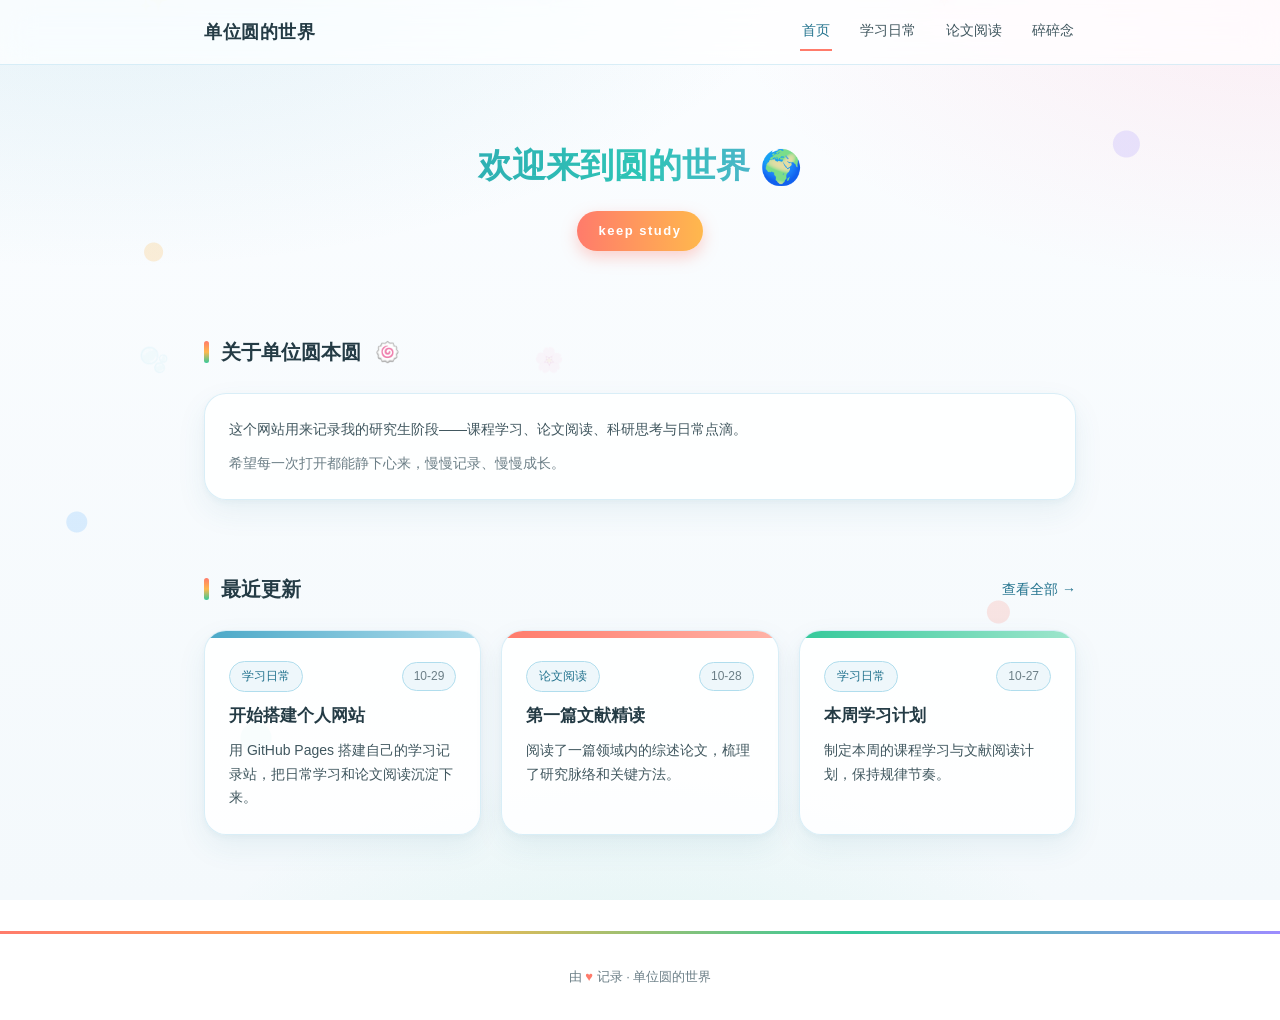
==== index.html @ 5a980bf7 "初始提交：单位圆的世界个人网站" ====
<!DOCTYPE html>
<html lang="zh-CN">
<head>
  <meta charset="UTF-8">
  <meta name="viewport" content="width=device-width, initial-scale=1.0">
  <title>圆的首页 · 单位圆的世界</title>
  <link rel="stylesheet" href="css/style.css">
</head>
<body>
  <header class="site-head">
    <div class="wrap nav">
      <a class="brand" href="index.html">单位圆的世界</a>      <nav class="nav-links">
        <a href="index.html" class="active">首页</a>
        <a href="daily.html">学习日常</a>
        <a href="papers.html">论文阅读</a>
        <a href="murmur.html">碎碎念</a>
      </nav>
    </div>
  </header>

  <main class="wrap">
    <section class="hero">
      <h1>欢迎来到圆的世界<span class="emoji">🌍</span></h1>
      <span class="chip">keep study</span>
    </section>

    <section class="section">
      <div class="section-title">关于单位圆本圆<span class="emoji">🍥</span></div>
      <div class="card">
        <p>这个网站用来记录我的研究生阶段——课程学习、论文阅读、科研思考与日常点滴。</p>
        <p style="margin-top:10px;color:var(--ink-500);">希望每一次打开都能静下心来，慢慢记录、慢慢成长。</p>
      </div>
    </section>

    <section class="section">
      <div class="section-title">最近更新 <a class="more" href="daily.html">查看全部 →</a></div>      <div class="grid">
        <div class="card card-blue">
          <div class="meta"><span class="tag">学习日常</span><span class="date">10-29</span></div>
          <h3>开始搭建个人网站</h3>
          <p>用 GitHub Pages 搭建自己的学习记录站，把日常学习和论文阅读沉淀下来。</p>
        </div>
        <div class="card card-coral">
          <div class="meta"><span class="tag">论文阅读</span><span class="date">10-28</span></div>
          <h3>第一篇文献精读</h3>
          <p>阅读了一篇领域内的综述论文，梳理了研究脉络和关键方法。</p>
        </div>
        <div class="card card-mint">
          <div class="meta"><span class="tag">学习日常</span><span class="date">10-27</span></div>
          <h3>本周学习计划</h3>
          <p>制定本周的课程学习与文献阅读计划，保持规律节奏。</p>
        </div>
      </div>
    </section>
  </main>

  <footer class="site-foot">
    <div class="wrap">由 <span class="heart">♥</span> 记录 · 单位圆的世界</div>
  </footer>
</body>
</html>
---- css/style.css ----
/* ===== 单位圆的世界 · 活泼清新 · 多彩湖蓝 ===== */
:root {
  --lake-50:  #eef7fb;
  --lake-100: #d9eef7;
  --lake-200: #b0dded;
  --lake-300: #7fc6dd;
  --lake-400: #4aa8c7;
  --lake-500: #2f8fae;
  --lake-600: #23738e;
  --lake-700: #1d5c71;
  --ink-900:  #243b45;
  --ink-700:  #40575f;
  --ink-500:  #6c7f87;
  --ink-300:  #aebcc1;
  --paper:    #ffffff;
  --bg:       #fbfdfe;
  --radius:   18px;
  --radius-sm: 12px;
  --shadow:   0 1px 3px rgba(35, 115, 142, 0.06), 0 6px 24px rgba(35, 115, 142, 0.08);

  /* 活泼亮色 */
  --coral:  #ff7b6b;
  --amber:  #ffb84d;
  --sun:    #ffd95e;
  --mint:   #34c99a;
  --teal:   #2ec4b6;
  --lilac:  #9d8cff;
  --pink:   #ff8fb1;
  --sky:    #4aa8ff;
}

* { margin: 0; padding: 0; box-sizing: border-box; }

html { scroll-behavior: smooth; }

body {
  font-family: -apple-system, BlinkMacSystemFont, "Segoe UI", "PingFang SC",
    "Hiragino Sans GB", "Microsoft YaHei", sans-serif;
  background:
    radial-gradient(1200px 600px at 8% -10%, rgba(79, 168, 199, 0.16), transparent 60%),
    radial-gradient(1000px 520px at 100% 0%, rgba(255, 143, 177, 0.14), transparent 55%),
    radial-gradient(900px 600px at 50% 120%, rgba(52, 201, 154, 0.12), transparent 55%),
    linear-gradient(180deg, #fbfdff 0%, #f4f9fc 100%);
  background-attachment: fixed;
  color: var(--ink-900);
  line-height: 1.7;
  -webkit-font-smoothing: antialiased;
  position: relative;
  overflow-x: hidden;
}

/* 漂浮光斑 */
body::before {
  content: "";
  position: fixed;
  inset: 0;
  pointer-events: none;
  z-index: 0;
  background-image:
    radial-gradient(circle at 12% 28%, rgba(255, 184, 77, 0.22) 0, rgba(255, 184, 77, 0.22) 9px, transparent 10px),
    radial-gradient(circle at 88% 16%, rgba(157, 140, 255, 0.20) 0, rgba(157, 140, 255, 0.20) 13px, transparent 14px),
    radial-gradient(circle at 78% 68%, rgba(255, 123, 107, 0.18) 0, rgba(255, 123, 107, 0.18) 11px, transparent 12px),
    radial-gradient(circle at 20% 82%, rgba(46, 196, 182, 0.20) 0, rgba(46, 196, 182, 0.20) 15px, transparent 16px),
    radial-gradient(circle at 6% 58%, rgba(74, 168, 255, 0.18) 0, rgba(74, 168, 255, 0.18) 10px, transparent 11px);
  animation: blob-float 22s ease-in-out infinite;
}

@keyframes blob-float {
  0%, 100% { transform: translate(0, 0); }
  25% { transform: translate(28px, -22px); }
  50% { transform: translate(-18px, 16px); }
  75% { transform: translate(20px, 26px); }
}

/* 浮动 emoji 粒子 */
body::after {
  content: "🍀 ✨ 🫧 🌸 🍥 ✨ 🫧 🌸";
  position: fixed;
  inset: -20%;
  pointer-events: none;
  z-index: 0;
  font-size: 24px;
  letter-spacing: 14vw;
  line-height: 40vh;
  color: rgba(47, 143, 174, 0.10);
  white-space: normal;
  animation: emoji-float 26s ease-in-out infinite alternate;
}

@keyframes emoji-float {
  0% { transform: translateY(0) rotate(0deg); }
  50% { transform: translateY(-40px) rotate(4deg); }
  100% { transform: translateY(20px) rotate(-4deg); }
}

@media (prefers-reduced-motion: reduce) {
  body::before, body::after { animation: none; }
}

a { color: var(--lake-600); text-decoration: none; }
a:hover { color: var(--lake-500); }

.wrap { max-width: 920px; margin: 0 auto; padding: 0 24px; position: relative; z-index: 1; }

/* ===== 顶部导航 ===== */
.site-head {
  position: sticky;
  top: 0;
  background: rgba(255, 255, 255, 0.72);
  backdrop-filter: blur(16px) saturate(160%);
  border-bottom: 1px solid rgba(179, 222, 240, 0.5);
  z-index: 10;
}
.nav {
  display: flex;
  align-items: center;
  justify-content: space-between;
  height: 64px;
}
.brand {
  font-weight: 600;
  font-size: 18px;
  color: var(--ink-900);
  letter-spacing: 0.5px;
}
.brand .dot { color: var(--coral); }
.nav-links { display: flex; gap: 26px; }
.nav-links a {
  color: var(--ink-700);
  font-size: 14px;
  padding: 6px 2px;
  border-bottom: 2px solid transparent;
  transition: all 0.2s;
}
.nav-links a:hover { color: var(--lake-600); }
.nav-links a.active { color: var(--lake-600); border-bottom-color: var(--coral); }

/* ===== 页头 hero ===== */
.hero {
  padding: 72px 0 48px;
  text-align: center;
}
.hero h1 {
  font-size: 34px;
  font-weight: 600;
  color: var(--ink-900);
  margin-bottom: 16px;
  background: linear-gradient(90deg, var(--lake-500), var(--teal), var(--lilac));
  -webkit-background-clip: text;
  background-clip: text;
  -webkit-text-fill-color: transparent;
}
.hero h1 .emoji {
  display: inline-block;
  margin-left: 10px;
  -webkit-text-fill-color: initial;
  -webkit-background-clip: initial;
  background: none;
  transform: translateY(2px);
}
.hero .tagline {
  font-size: 16px;
  color: var(--ink-500);
  max-width: 560px;
  margin: 0 auto 20px;
}
.hero .chip {
  display: inline-block;
  font-size: 13px;
  font-weight: 600;
  color: #fff;
  background: linear-gradient(90deg, var(--coral), var(--amber));
  padding: 9px 22px;
  border-radius: 999px;
  letter-spacing: 1.5px;
  box-shadow: 0 6px 16px rgba(255, 123, 107, 0.35);
  transition: all 0.25s;
}
.hero .chip:hover {
  transform: translateY(-2px);
  box-shadow: 0 10px 22px rgba(255, 123, 107, 0.45);
}

/* ===== 区块标题 ===== */
.section { padding: 36px 0; }
.section-title {
  display: flex;
  align-items: center;
  gap: 12px;
  font-size: 20px;
  font-weight: 600;
  margin-bottom: 24px;
  color: var(--ink-900);
}
.section-title::before {
  content: "";
  flex: none;
  width: 5px;
  height: 22px;
  border-radius: 3px;
  background: linear-gradient(180deg, var(--coral), var(--amber), var(--mint));
}
.section-title .emoji {
  display: inline-block;
  margin-left: 2px;
  font-size: 20px;
  line-height: 1;
}
.section-title .more { margin-left: auto; font-size: 14px; font-weight: 400; }

/* ===== 卡片 ===== */
.card {
  background: rgba(255, 255, 255, 0.85);
  border: 1px solid rgba(179, 222, 240, 0.5);
  border-radius: 22px;
  padding: 24px;
  box-shadow: 0 2px 6px rgba(35, 115, 142, 0.05), 0 12px 30px rgba(35, 115, 142, 0.08);
  transition: transform 0.25s, box-shadow 0.25s, border-color 0.25s;
}
.card:hover {
  transform: translateY(-5px) rotate(-0.3deg);
  border-color: var(--lake-200);
  box-shadow: 0 6px 12px rgba(35,115,142,0.08), 0 22px 44px rgba(35,115,142,0.16);
}

.card .meta {
  font-size: 13px;
  color: var(--ink-300);
  margin-bottom: 10px;
  display: flex;
  gap: 12px;
  align-items: center;
}
.card h3 { font-size: 17px; font-weight: 600; color: var(--ink-900); margin-bottom: 8px; }
.card p { font-size: 14px; color: var(--ink-700); }

.grid { display: grid; grid-template-columns: repeat(auto-fill, minmax(260px, 1fr)); gap: 20px; }

/* 最近更新卡片配色区分 */
.card-blue, .card-coral, .card-mint {
  position: relative;
  overflow: hidden;
  padding-top: 30px;
}
.card-blue::before,
.card-coral::before,
.card-mint::before {
  content: "";
  position: absolute;
  top: 0;
  left: 0;
  right: 0;
  height: 7px;
}
.card-blue::before  { background: linear-gradient(90deg, var(--lake-400), var(--lake-200)); }
.card-coral::before { background: linear-gradient(90deg, var(--coral), #ffb3a7); }
.card-mint::before  { background: linear-gradient(90deg, var(--mint), #9fe6cd); }

/* 标签胶囊：浅底彩字，和卡片主题色呼应 */
.card-blue  .tag { color: var(--lake-600);  background: var(--lake-50);  border-color: var(--lake-200); }
.card-coral .tag { color: var(--coral);     background: #fff1ee;          border-color: #ffd4cc; }
.card-mint  .tag { color: var(--mint);      background: #e9faf3;          border-color: #c4f0e0; }
.card .tag {
  border-width: 1.5px;
  border-style: solid;
  box-shadow: none;
}

/* 日期小胶囊 */
.card .meta .date {
  margin-left: auto;
  font-size: 12px;
  font-weight: 500;
  padding: 3px 11px;
  border-radius: 999px;
  color: var(--ink-500);
  background: var(--lake-50);
  border: 1px solid var(--lake-200);
}
.card-blue  .date { color: var(--lake-600); background: var(--lake-50);  border-color: var(--lake-200); }
.card-coral .date { color: var(--coral);    background: #fff1ee;          border-color: #ffd4cc; }
.card-mint  .date { color: var(--mint);     background: #e9faf3;          border-color: #c4f0e0; }

/* ===== 标签（浅底彩字，柔和清新） ===== */
.tag {
  display: inline-block;
  font-size: 12px;
  font-weight: 500;
  color: var(--lake-600);
  padding: 4px 12px;
  border-radius: 999px;
  background: var(--lake-50);
  border: 1.5px solid var(--lake-200);
}
.tag:nth-child(4n+1) { color: var(--lake-600); background: var(--lake-50);  border-color: var(--lake-200); }
.tag:nth-child(4n+2) { color: var(--coral);    background: #fff1ee;          border-color: #ffd4cc; }
.tag:nth-child(4n+3) { color: var(--mint);     background: #e9faf3;          border-color: #c4f0e0; }
.tag:nth-child(4n+4) { color: var(--lilac);    background: #f1eeff;          border-color: #ded6ff; }

/* ===== 列表项（日常/论文） ===== */
.post-list { display: flex; flex-direction: column; gap: 16px; }
.post-item {
  background: rgba(255, 255, 255, 0.85);
  border: 1px solid rgba(179, 222, 240, 0.5);
  border-radius: 20px;
  padding: 20px 24px;
  display: flex;
  gap: 20px;
  align-items: flex-start;
  box-shadow: 0 2px 6px rgba(35, 115, 142, 0.05), 0 10px 26px rgba(35, 115, 142, 0.07);
  transition: all 0.25s;
}
.post-item:hover { transform: translateY(-3px); border-color: var(--lake-200); }
.post-date {
  flex: 0 0 72px;
  text-align: center;
  padding-top: 2px;
}
.post-date .d { font-size: 26px; font-weight: 600; color: var(--lake-500); line-height: 1.1; }.post-date .m { font-size: 12px; color: var(--ink-500); }
.post-body { flex: 1; }
.post-body h3 { font-size: 16px; font-weight: 600; margin-bottom: 6px; color: var(--ink-900); }
.post-body .desc { font-size: 14px; color: var(--ink-700); }
.post-tags { display: flex; gap: 8px; flex-wrap: wrap; margin-top: 10px; }

/* 论文阅读专用 */
.paper-field { font-size: 12px; color: var(--lake-600); margin-top: 8px; }

/* ===== 论文阅读 · 按年份分类 ===== */
.year-head {
  display: flex;
  align-items: baseline;
  gap: 14px;
  margin-bottom: 18px;
}
.year {
  font-size: 30px;
  font-weight: 700;
  color: var(--ink-900);
  letter-spacing: 0.5px;
}
.year-count {
  font-size: 13px;
  color: #fff;
  background: linear-gradient(90deg, var(--lake-500), var(--teal));
  padding: 3px 12px;
  border-radius: 999px;
}
.paper-list {
  display: flex;
  flex-direction: column;
  gap: 16px;
  padding-left: 22px;
  border-left: 4px solid var(--lake-100);
  margin-left: 6px;
}
.paper-card {
  display: block;
  text-decoration: none;
  background: rgba(255, 255, 255, 0.9);
  border: 1px solid rgba(179, 222, 240, 0.5);
  border-radius: 18px;
  padding: 20px 22px;
  box-shadow: 0 2px 6px rgba(35, 115, 142, 0.05), 0 12px 28px rgba(35, 115, 142, 0.09);
  transition: transform 0.25s, box-shadow 0.25s, border-color 0.25s;
}
.paper-card:hover { transform: translateY(-3px); border-color: var(--lake-200); box-shadow: 0 8px 16px rgba(35,115,142,0.09), 0 22px 44px rgba(35,115,142,0.15); }
.paper-card .paper-top h3 { transition: color 0.2s; }
.paper-card:hover .paper-top h3 { color: var(--lake-600); }
.paper-more {
  display: inline-block;
  margin-top: 12px;
  font-size: 13px;
  font-weight: 500;
  color: var(--lake-600);
}
.paper-top {
  display: flex;
  align-items: flex-start;
  justify-content: space-between;
  gap: 14px;
  margin-bottom: 8px;
}
.paper-top h3 { font-size: 17px; font-weight: 600; color: var(--ink-900); line-height: 1.4; }
.paper-type {
  flex-shrink: 0;
  font-size: 12px;
  font-weight: 600;
  color: #fff;
  padding: 4px 12px;
  border-radius: 999px;
  white-space: nowrap;
}
.type-survey { background: linear-gradient(90deg, var(--lilac), var(--sky)); }
.type-method { background: linear-gradient(90deg, var(--coral), var(--pink)); }
.type-exp    { background: linear-gradient(90deg, var(--mint), var(--teal)); }
.paper-card .desc { font-size: 14px; color: var(--ink-700); margin-bottom: 12px; }
.paper-meta {
  display: flex;
  gap: 10px;
  flex-wrap: wrap;
}
.p-badge {
  display: inline-flex;
  align-items: center;
  gap: 6px;
  font-size: 12px;
  color: var(--ink-700);
  background: var(--lake-50);
  border: 1px solid var(--lake-200);
  padding: 4px 12px;
  border-radius: 999px;
}
.p-badge .icon-topic,
.p-badge .icon-source,
.p-badge .icon-date {
  width: 8px;
  height: 8px;
  border-radius: 50%;
  flex-shrink: 0;
}
.p-badge .icon-topic  { background: var(--coral); }
.p-badge .icon-source { background: var(--mint); }
.p-badge .icon-date   { background: var(--amber); }

/* ===== 论文详情页 ===== */
.back-link {
  display: inline-flex;
  align-items: center;
  gap: 6px;
  margin: 26px 0 18px;
  font-size: 14px;
  font-weight: 500;
  color: var(--lake-600);
}
.back-link:hover { color: var(--lake-500); }

.paper-detail {
  position: relative;
  background: rgba(255, 255, 255, 0.92);
  border: 1px solid rgba(179, 222, 240, 0.5);
  border-radius: 20px;
  padding: 36px;
  box-shadow: 0 2px 6px rgba(35, 115, 142, 0.05), 0 14px 34px rgba(35, 115, 142, 0.10);
  overflow: hidden;
}
/* 顶部主题色装饰条，随类型变化 */
.paper-detail::before {
  content: "";
  position: absolute;
  top: 0;
  left: 0;
  right: 0;
  height: 6px;
  background: var(--lake-400);
}
.paper-detail.pd-survey::before { background: #8f83f0; }
.paper-detail.pd-method::before { background: var(--coral); }
.paper-detail.pd-exp::before    { background: var(--mint); }

.pd-head {
  display: flex;
  align-items: flex-start;
  justify-content: space-between;
  gap: 20px;
  margin-bottom: 20px;
}
.pd-head h1 {
  font-size: 24px;
  font-weight: 600;
  color: var(--ink-900);
  line-height: 1.4;
}
.pd-head .paper-type {
  font-size: 13px;
  font-weight: 600;
  color: #fff;
  padding: 5px 14px;
  border-radius: 999px;
  white-space: nowrap;
}
.pd-head .type-survey { background: #8f83f0; }
.pd-head .type-method { background: var(--coral); }
.pd-head .type-exp    { background: var(--mint); }

/* 元信息区：独立浅色信息条 */
.pd-meta {
  display: flex;
  gap: 10px;
  flex-wrap: wrap;
  padding: 14px 16px;
  background: var(--lake-50);
  border: 1px solid var(--lake-100);
  border-radius: 12px;
  margin-bottom: 26px;
}
.pd-meta .p-badge { background: #fff; }

/* 笔记区 */
.pd-note {
  background: #fbfdfe;
  border: 1px solid var(--lake-100);
  border-radius: 14px;
  padding: 22px 24px;
}
.pd-note-title {
  font-size: 16px;
  font-weight: 600;
  color: var(--lake-600);
  margin-bottom: 16px;
  display: flex;
  align-items: center;
  gap: 8px;
}
.pd-note-title::after {
  content: "";
  flex: 1;
  height: 1px;
  background: var(--lake-200);
}
.pd-note p {
  font-size: 15px;
  line-height: 1.95;
  color: var(--ink-700);
  margin-bottom: 14px;
  white-space: pre-wrap;
}
.pd-note p:last-child { margin-bottom: 0; }

/* ===== 学习日常 · 时间轴手账风 ===== */
.timeline {
  position: relative;
  padding-left: 34px;
}
.timeline::before {
  content: "";
  position: absolute;
  left: 11px;
  top: 8px;
  bottom: 8px;
  width: 4px;
  border-radius: 2px;
  background: linear-gradient(180deg, var(--lake-300), var(--mint), var(--amber), var(--coral));
}
.tl-item {
  position: relative;
  margin-bottom: 26px;
}
.tl-item:last-child { margin-bottom: 0; }
.tl-badge {
  position: absolute;
  left: -34px;
  top: 0;
  width: 46px;
  height: 46px;
  border-radius: 50%;
  display: flex;
  flex-direction: column;
  align-items: center;
  justify-content: center;
  color: #fff;
  box-shadow: 0 4px 10px rgba(35, 115, 142, 0.22);
  z-index: 1;
}
.tl-badge .d { font-size: 18px; font-weight: 600; line-height: 1; }
.tl-badge .m { font-size: 10px; line-height: 1.2; opacity: 0.95; }
.tl-item:nth-child(3n+1) .tl-badge { background: linear-gradient(135deg, var(--lake-500), var(--sky)); }
.tl-item:nth-child(3n+2) .tl-badge { background: linear-gradient(135deg, var(--coral), var(--pink)); }
.tl-item:nth-child(3n+3) .tl-badge { background: linear-gradient(135deg, var(--mint), var(--teal)); }
.tl-card {
  background: rgba(255, 255, 255, 0.9);
  border: 1px solid rgba(179, 222, 240, 0.5);
  border-radius: 18px;
  padding: 18px 22px;
  box-shadow: 0 2px 6px rgba(35, 115, 142, 0.05), 0 12px 28px rgba(35, 115, 142, 0.09);
  transition: transform 0.25s, box-shadow 0.25s;
}
.tl-card:hover { transform: translateY(-3px); box-shadow: 0 8px 16px rgba(35,115,142,0.09), 0 22px 44px rgba(35,115,142,0.15); }
.tl-card h3 { font-size: 17px; font-weight: 600; color: var(--ink-900); margin-bottom: 6px; }
.tl-card .desc { font-size: 14px; color: var(--ink-700); }
.tl-card .post-tags { margin-top: 10px; }

/* ===== 碎碎念 · 日记风 ===== */
.diary-list {
  display: flex;
  flex-direction: column;
  gap: 20px;
}
.diary {
  background: rgba(255, 255, 255, 0.9);
  border: 1px solid rgba(179, 222, 240, 0.5);
  border-radius: 18px;
  padding: 22px 24px;
  box-shadow: 0 2px 6px rgba(35, 115, 142, 0.05), 0 12px 28px rgba(35, 115, 142, 0.09);
  transition: transform 0.25s, box-shadow 0.25s;
}
.diary:hover { transform: translateY(-3px); box-shadow: 0 8px 16px rgba(35,115,142,0.09), 0 22px 44px rgba(35,115,142,0.15); }
.diary-head {
  display: flex;
  align-items: center;
  justify-content: space-between;
  gap: 12px;
  margin-bottom: 12px;
}
.diary-date {
  font-size: 13px;
  font-weight: 500;
  color: var(--ink-500);
  letter-spacing: 0.5px;
}
.mood {
  font-size: 12px;
  font-weight: 600;
  color: #fff;
  padding: 4px 13px;
  border-radius: 999px;
}
.mood-happy { background: linear-gradient(90deg, var(--coral), var(--pink)); }
.mood-calm  { background: linear-gradient(90deg, var(--lake-500), var(--sky)); }
.mood-tired { background: linear-gradient(90deg, var(--lilac), var(--lake-400)); }
.diary-title {
  font-size: 18px;
  font-weight: 600;
  color: var(--ink-900);
  margin-bottom: 8px;
}
.diary-text {
  font-size: 15px;
  line-height: 1.9;
  color: var(--ink-700);
}

/* ===== 页脚 ===== */
.site-foot {
  margin-top: 60px;
  padding: 32px 0;
  border-top: 3px solid transparent;
  border-image: linear-gradient(90deg, var(--coral), var(--amber), var(--mint), var(--lilac)) 1;
  text-align: center;
  color: var(--ink-500);
  font-size: 13px;
  position: relative;
  z-index: 1;
}
.site-foot .heart { color: var(--coral); }

/* ===== 响应式 ===== */
@media (max-width: 640px) {
  .hero h1 { font-size: 28px; }
  .nav-links { gap: 16px; }
  .post-item { flex-direction: column; gap: 8px; }
  .post-date { flex: none; display: flex; gap: 8px; align-items: baseline; }
  .post-date .d { font-size: 18px; }
  .timeline { padding-left: 26px; }
  .timeline::before { left: 8px; }
  .tl-badge { left: -26px; width: 38px; height: 38px; }
  .tl-badge .d { font-size: 15px; }
  .paper-list { padding-left: 14px; }
}
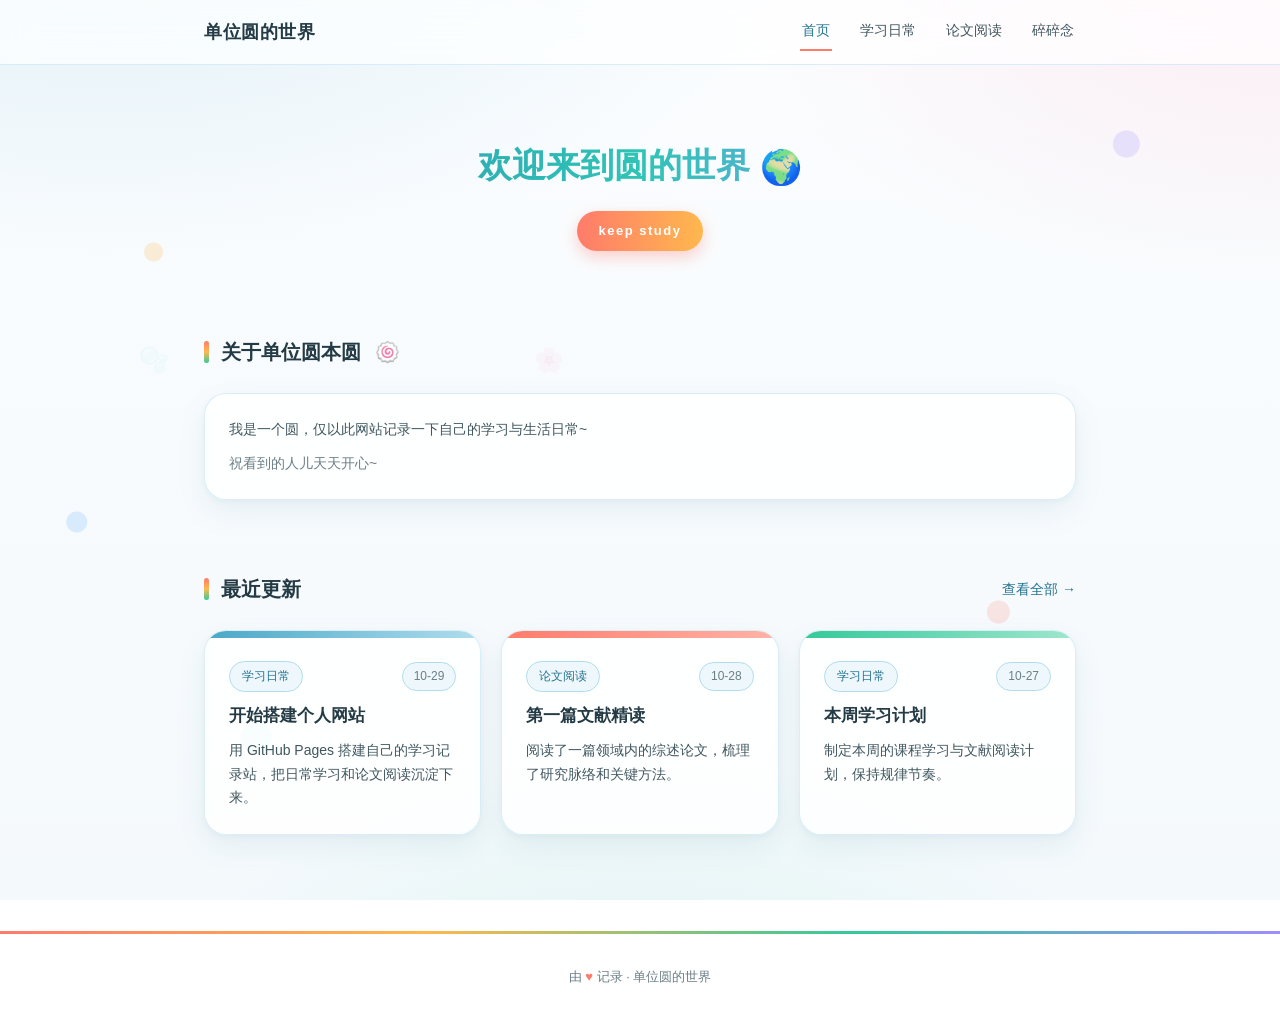
==== commit 82da3ca4: "Update index.html" ====
--- a/index.html
+++ b/index.html
@@ -27,8 +27,8 @@
     <section class="section">
       <div class="section-title">关于单位圆本圆<span class="emoji">🍥</span></div>
       <div class="card">
-        <p>这个网站用来记录我的研究生阶段——课程学习、论文阅读、科研思考与日常点滴。</p>
-        <p style="margin-top:10px;color:var(--ink-500);">希望每一次打开都能静下心来，慢慢记录、慢慢成长。</p>
+        <p>我是一个圆，仅以此网站记录一下自己的学习与生活日常~</p>
+        <p style="margin-top:10px;color:var(--ink-500);">祝看到的人儿天天开心~</p>
       </div>
     </section>
 
